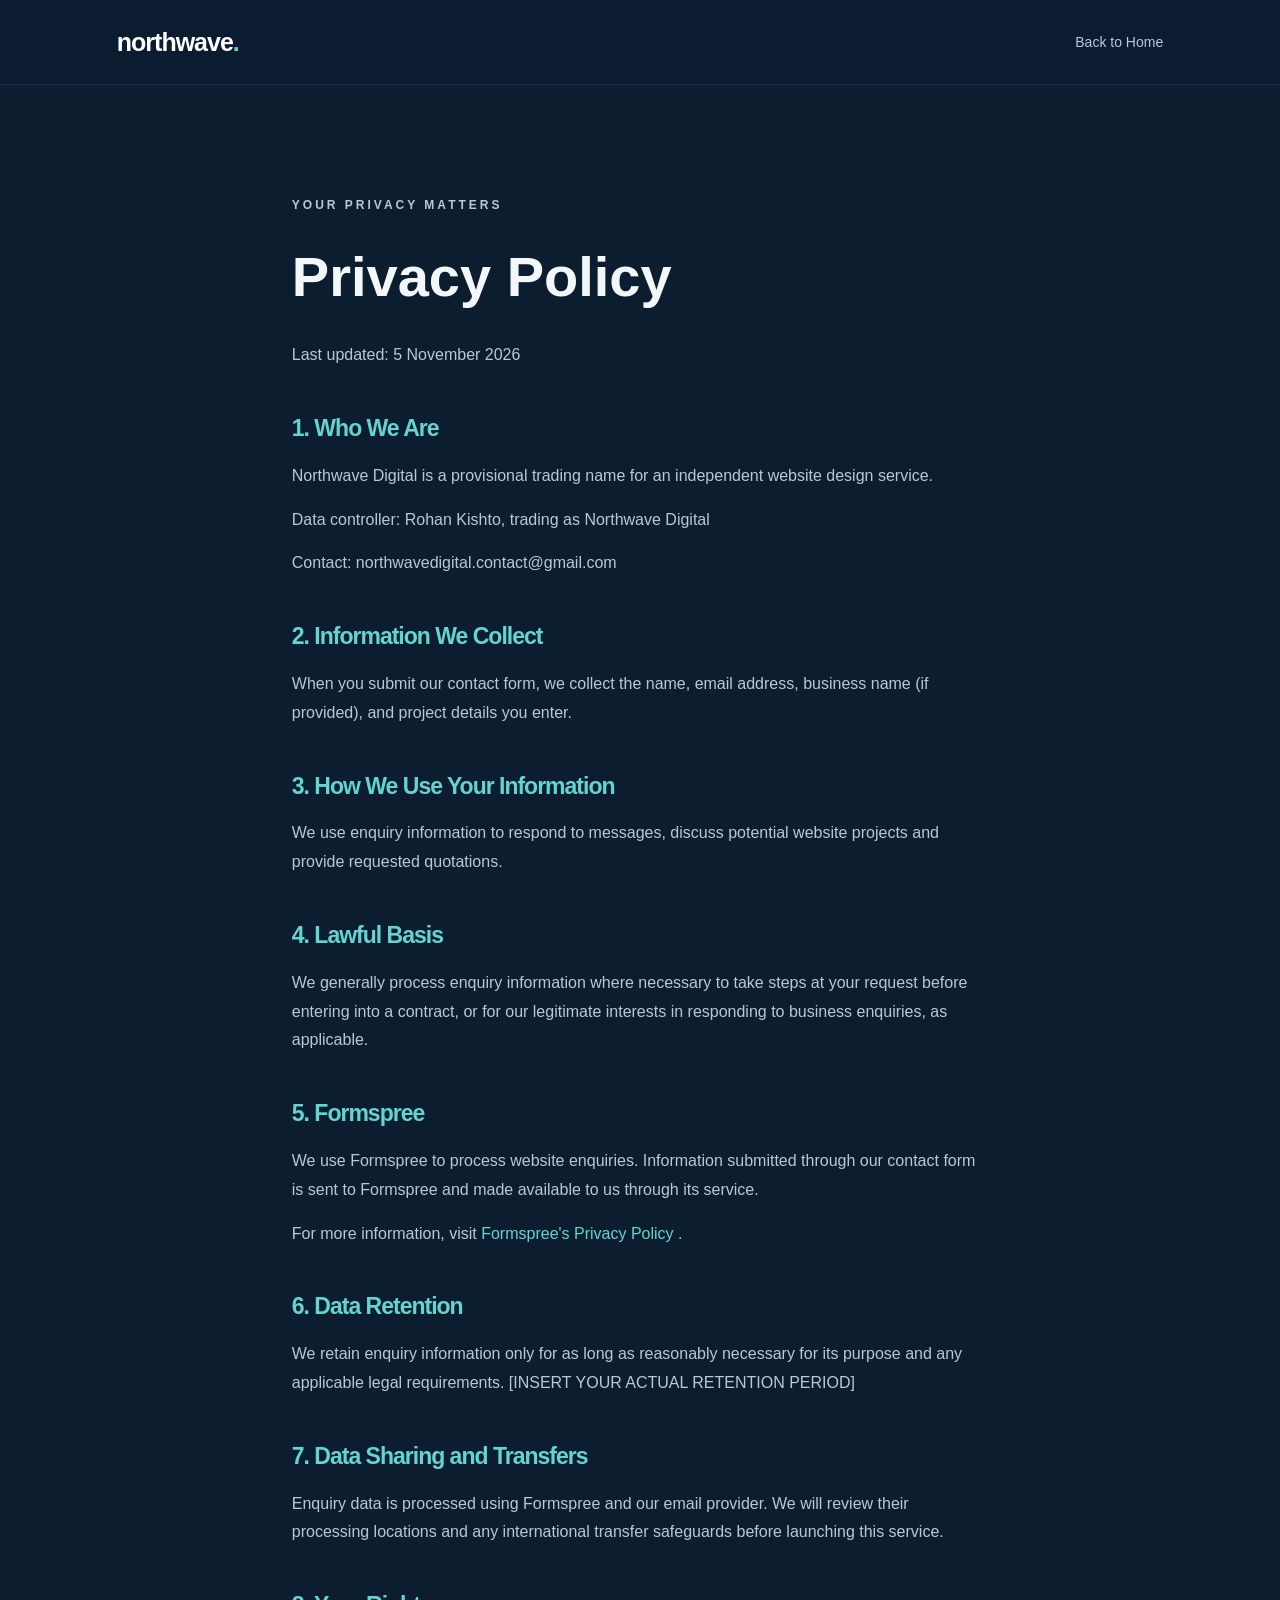
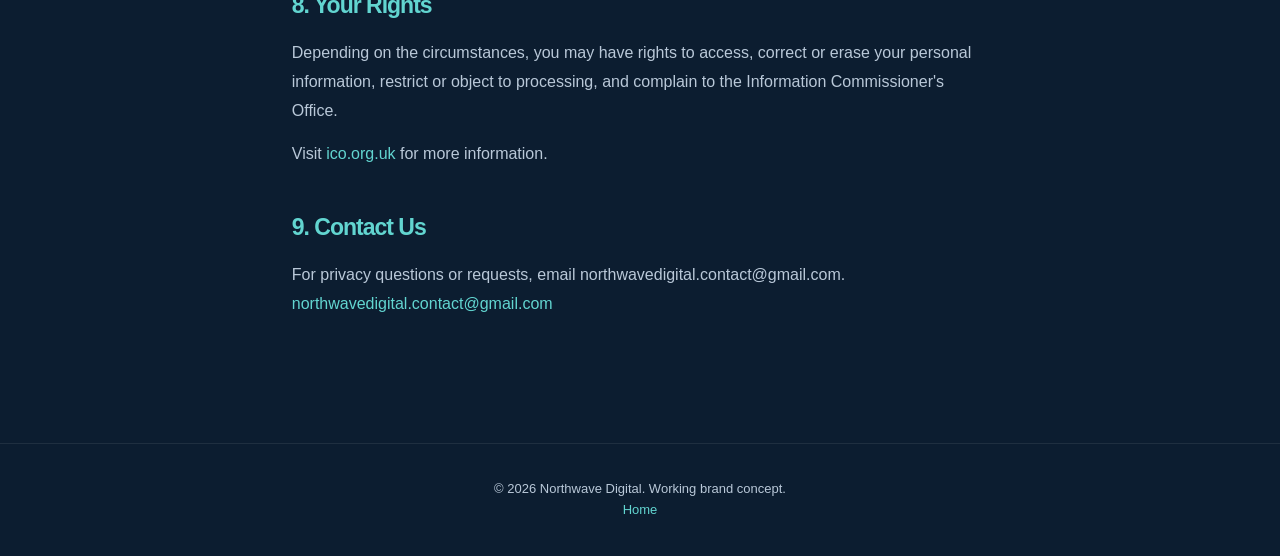
==== privacy.html @ a907b8aa "Initial Northwave Digital website" ====
<!DOCTYPE html>
<html lang="en">
<head>
  <meta charset="UTF-8">
  <meta name="viewport" content="width=device-width, initial-scale=1.0">
  <title>Privacy Policy | Northwave Digital</title>
  <link rel="stylesheet" href="style.css">
</head>

<body>
  <header class="site-header">
    <nav class="navbar">
      <a href="index.html" class="logo">
        northwave<span>.</span>
      </a>
      <div class="nav-links">
        <a href="index.html">Back to Home</a>
      </div>
    </nav>
  </header>

  <main class="section privacy-page">
    <p class="eyebrow">YOUR PRIVACY MATTERS</p>
    <h1>Privacy Policy</h1>

    <p>Last updated: 5 November 2026</p>

    <h2>1. Who We Are</h2>
    <p>
      Northwave Digital is a provisional trading
      name for an independent website design service.
    </p>
    <p>
      Data controller: Rohan Kishto, trading as Northwave Digital
    </p>
    <p>
      Contact: northwavedigital.contact@gmail.com
    </p>

    <h2>2. Information We Collect</h2>
    <p>
      When you submit our contact form, we collect
      the name, email address, business name
      (if provided), and project details you enter.
    </p>

    <h2>3. How We Use Your Information</h2>
    <p>
      We use enquiry information to respond to
      messages, discuss potential website projects
      and provide requested quotations.
    </p>

    <h2>4. Lawful Basis</h2>
    <p>
      We generally process enquiry information
      where necessary to take steps at your request
      before entering into a contract, or for our
      legitimate interests in responding to
      business enquiries, as applicable.
    </p>

    <h2>5. Formspree</h2>
    <p>
      We use Formspree to process website enquiries.
      Information submitted through our contact
      form is sent to Formspree and made available
      to us through its service.
    </p>
    <p>
      For more information, visit
      <a href="https://formspree.io/legal/privacy-policy/"
         target="_blank" rel="noopener noreferrer">
        Formspree's Privacy Policy
      </a>.
    </p>

    <h2>6. Data Retention</h2>
    <p>
      We retain enquiry information only for as
      long as reasonably necessary for its purpose
      and any applicable legal requirements.
      [INSERT YOUR ACTUAL RETENTION PERIOD]
    </p>

    <h2>7. Data Sharing and Transfers</h2>
    <p>
      Enquiry data is processed using Formspree
      and our email provider. We will review
      their processing locations and any
      international transfer safeguards before
      launching this service.
    </p>

    <h2>8. Your Rights</h2>
    <p>
      Depending on the circumstances, you may
      have rights to access, correct or erase
      your personal information, restrict or
      object to processing, and complain to
      the Information Commissioner's Office.
    </p>
    <p>
      Visit
      <a href="https://ico.org.uk/"
         target="_blank" rel="noopener noreferrer">
        ico.org.uk
      </a>
      for more information.
    </p>

    <h2>9. Contact Us</h2>
    <p>
      For privacy questions or requests, email
      northwavedigital.contact@gmail.com.
      <a href="mailto:northwavedigital.contact@gmail.com">
  northwavedigital.contact@gmail.com
</a>
    </p>
  </main>

  <footer>
    <p>&copy; 2026 Northwave Digital.
      Working brand concept.</p>
    <p><a href="index.html">Home</a></p>
  </footer>
</body>
</html>
---- style.css ----
/* NORTHWAVE DIGITAL — MAIN STYLES */

:root {
  --navy: #0c1d30;
  --navy-light: #142b40;
  --teal: #62d5d0;
  --white: #f4f7fa;
  --muted: #b9c8d8;
}

* {
  margin: 0;
  padding: 0;
  box-sizing: border-box;
}

html {
  scroll-behavior: smooth;
}

body {
  font-family: Arial, Helvetica, sans-serif;
  background: var(--navy);
  color: var(--white);
  line-height: 1.6;
}

/* NAVIGATION */

.site-header {
  position: sticky;
  top: 0;
  z-index: 100;
  background: rgba(12, 29, 48, 0.96);
  border-bottom: 1px solid rgba(255,255,255,0.08);
}

.navbar {
  max-width: 1200px;
  margin: auto;
  padding: 22px 6%;
  display: flex;
  justify-content: space-between;
  align-items: center;
}

.logo {
  font-size: 25px;
  font-weight: 800;
  color: white;
  text-decoration: none;
  letter-spacing: -1px;
}

.logo span {
  color: var(--teal);
}

.nav-links {
  display: flex;
  gap: 30px;
}

.nav-links a {
  color: var(--muted);
  text-decoration: none;
  font-size: 14px;
  transition: color 0.3s;
}

.nav-links a:hover {
  color: var(--teal);
}

/* HERO SECTION */

.hero {
  min-height: 85vh;
  display: flex;
  align-items: center;
  justify-content: center;
  padding: 100px 6%;
  text-align: center;
  background: radial-gradient(
    circle at 50% 30%,
    #193e50 0%,
    var(--navy) 65%
  );
}

.hero-content {
  max-width: 900px;
  animation: fadeUp 1s ease both;
}

.eyebrow {
  color: var(--teal);
  font-size: 12px;
  font-weight: bold;
  letter-spacing: 3px;
  margin-bottom: 25px;
}

.hero h1 {
  font-size: clamp(38px, 6vw, 76px);
  line-height: 1.12;
  letter-spacing: -2px;
  margin-bottom: 30px;
}

.hero h1 span {
  color: var(--teal);
}

.hero-description {
  max-width: 620px;
  margin: 0 auto 35px;
  font-size: 17px;
  color: var(--muted);
}

.btn-primary {
  display: inline-block;
  padding: 15px 30px;
  background: var(--teal);
  color: var(--navy);
  font-weight: bold;
  text-decoration: none;
  border-radius: 6px;
  transition: transform 0.3s, box-shadow 0.3s;
}

.btn-primary:hover {
  transform: translateY(-3px);
  box-shadow: 0 10px 30px rgba(98,213,208,0.2);
}

/* GENERAL SECTIONS */

.section {
  max-width: 1200px;
  margin: auto;
  padding: 110px 6%;
  scroll-margin-top: 80px;
}

.section h2 {
  font-size: clamp(30px, 4vw, 46px);
  letter-spacing: -1px;
  margin-bottom: 12px;
}

.section > p {
  color: var(--muted);
  margin-bottom: 35px;
}

/* SERVICES */

.service-grid {
  display: grid;
  grid-template-columns: repeat(2, 1fr);
  gap: 25px;
}

.service-card,
.project-card {
  background: var(--navy-light);
  border: 1px solid rgba(255,255,255,0.08);
  border-radius: 12px;
  padding: 35px;
  transition: transform 0.3s, border-color 0.3s;
}

.service-card:hover,
.project-card:hover {
  transform: translateY(-5px);
  border-color: var(--teal);
}

.service-card h3,
.project-card h3 {
  font-size: 23px;
  margin-bottom: 12px;
}

.service-card p,
.project-card p {
  color: var(--muted);
}

/* PORTFOLIO */

.project-card {
  max-width: 650px;
}

.project-tag {
  display: inline-block;
  margin-top: 20px;
  padding: 6px 12px;
  color: var(--teal);
  background: rgba(98,213,208,0.1);
  border-radius: 4px;
  font-size: 12px;
}

/* CONTACT */

.contact-note {
  color: var(--teal) !important;
}

/* FOOTER */

footer {
  padding: 35px 6%;
  text-align: center;
  color: var(--muted);
  font-size: 13px;
  border-top: 1px solid rgba(255,255,255,0.08);
}

/* ANIMATIONS */

@keyframes fadeUp {
  from {
    opacity: 0;
    transform: translateY(25px);
  }

  to {
    opacity: 1;
    transform: translateY(0);
  }
}

/* MOBILE RESPONSIVENESS */

@media (max-width: 768px) {
  .navbar {
    flex-direction: column;
    gap: 15px;
  }

  .nav-links {
    gap: 15px;
    flex-wrap: wrap;
    justify-content: center;
  }

  .hero {
    min-height: 75vh;
    padding: 80px 6%;
  }

  .hero h1 {
    letter-spacing: -1px;
  }

  .service-grid {
    grid-template-columns: 1fr;
  }

  .section {
    padding: 75px 6%;
  }
}

@media (prefers-reduced-motion: reduce) {
  html {
    scroll-behavior: auto;
  }

  .hero-content {
    animation: none;
  }

  .btn-primary,
  .service-card,
  .project-card {
    transition: none;
  }
}

/* PORTFOLIO SHOWCASE */

.portfolio-grid {
  display: grid;
  grid-template-columns: 1fr;
  gap: 30px;
}

.portfolio-card {
  background: var(--navy-light);
  border: 1px solid rgba(255,255,255,0.08);
  border-radius: 16px;
  overflow: hidden;
  max-width: 850px;
  transition: transform 0.3s, border-color 0.3s;
}

.portfolio-card:hover {
  transform: translateY(-5px);
  border-color: var(--teal);
}

.portfolio-image {
  width: 100%;
  height: 350px;
  overflow: hidden;
  background: #20394b;
}

.portfolio-image img {
  width: 100%;
  height: 100%;
  object-fit: cover;
  object-position: top;
  transition: transform 0.5s ease;
}

.portfolio-card:hover .portfolio-image img {
  transform: scale(1.04);
}

.portfolio-content {
  padding: 35px;
}

.portfolio-content h3 {
  font-size: 28px;
  margin: 18px 0 12px;
}

.portfolio-content p {
  color: var(--muted);
  max-width: 600px;
  margin-bottom: 25px;
}

.portfolio-link {
  color: var(--teal);
  text-decoration: none;
  font-weight: bold;
  transition: opacity 0.3s;
}

.portfolio-link:hover {
  opacity: 0.75;
}

@media (max-width: 768px) {
  .portfolio-image {
    height: 230px;
  }

  .portfolio-content {
    padding: 25px;
  }
}

@media (prefers-reduced-motion: reduce) {
  .portfolio-card,
  .portfolio-image img,
  .portfolio-link {
    transition: none;
  }
}

/* PRICING SECTION */

.pricing-section {
  text-align: center;
}

.pricing-card {
  max-width: 570px;
  margin: 0 auto;
  padding: 45px;
  background: var(--navy-light);
  border: 1px solid rgba(98,213,208,0.3);
  border-radius: 16px;
  text-align: left;
}

.pricing-label {
  color: var(--teal);
  font-size: 12px;
  font-weight: bold;
  letter-spacing: 2px;
}

.pricing-card h3 {
  font-size: 28px;
  margin: 18px 0;
}

.price {
  font-size: 52px;
  font-weight: 800;
  letter-spacing: -2px;
  color: var(--white);
}

.price span {
  font-size: 15px;
  font-weight: normal;
  color: var(--muted);
  letter-spacing: 0;
}

.pricing-description {
  color: var(--muted);
  margin: 12px 0 25px;
}

.pricing-features {
  list-style: none;
  margin-bottom: 35px;
}

.pricing-features li {
  padding: 11px 0;
  border-bottom: 1px solid rgba(255,255,255,0.07);
}

.pricing-features li::before {
  content: "✓";
  color: var(--teal);
  font-weight: bold;
  margin-right: 12px;
}

.pricing-note {
  margin-top: 25px;
  color: var(--muted);
  font-size: 12px;
  line-height: 1.7;
}

@media (max-width: 768px) {
  .pricing-card {
    padding: 28px 22px;
  }

  .price {
    font-size: 44px;
  }
}

/* CONTACT SECTION */

.contact-section {
  max-width: 1000px;
}

.contact-header {
  text-align: center;
  margin-bottom: 45px;
}

.contact-label {
  color: var(--teal);
  font-size: 12px;
  font-weight: bold;
  letter-spacing: 2px;
}

.contact-header h2 {
  margin: 18px 0;
}

.contact-header p {
  color: var(--muted);
  max-width: 550px;
  margin: auto;
}

.contact-container {
  max-width: 650px;
  margin: auto;
  padding: 40px;
  background: var(--navy-light);
  border: 1px solid rgba(255,255,255,0.08);
  border-radius: 16px;
}

.form-group {
  margin-bottom: 25px;
}

.form-group label {
  display: block;
  margin-bottom: 10px;
  font-size: 14px;
  font-weight: bold;
}

.form-group input,
.form-group textarea {
  width: 100%;
  padding: 15px;
  background: var(--navy);
  border: 1px solid rgba(255,255,255,0.15);
  border-radius: 6px;
  color: var(--white);
  font-family: inherit;
  font-size: 15px;
  transition: border-color 0.3s;
}

.form-group input:focus,
.form-group textarea:focus {
  outline: 2px solid var(--teal);
  outline-offset: 2px;
  border-color: var(--teal);
}

.form-group input::placeholder,
.form-group textarea::placeholder {
  color: #aebdca;
}

.form-group textarea {
  resize: vertical;
}

.contact-container button {
  border: none;
  cursor: pointer;
  font-size: 15px;
  font-family: inherit;
}

.form-note {
  margin-top: 20px;
  color: var(--muted);
  font-size: 12px;
}

@media (max-width: 768px) {
  .contact-container {
    padding: 25px;
  }
}

/* PRIVACY POLICY PAGE */

.privacy-page {
  max-width: 850px;
}

.privacy-page h1 {
  font-size: clamp(36px, 5vw, 56px);
  margin-bottom: 20px;
}

.privacy-page h2 {
  font-size: 23px;
  margin-top: 40px;
  margin-bottom: 15px;
  color: var(--teal);
}

.privacy-page p {
  color: var(--muted);
  line-height: 1.8;
  margin-bottom: 15px;
}

.privacy-page a,
footer a {
  color: var(--teal);
  text-decoration: none;
}

.privacy-page a:hover,
footer a:hover {
  text-decoration: underline;
}
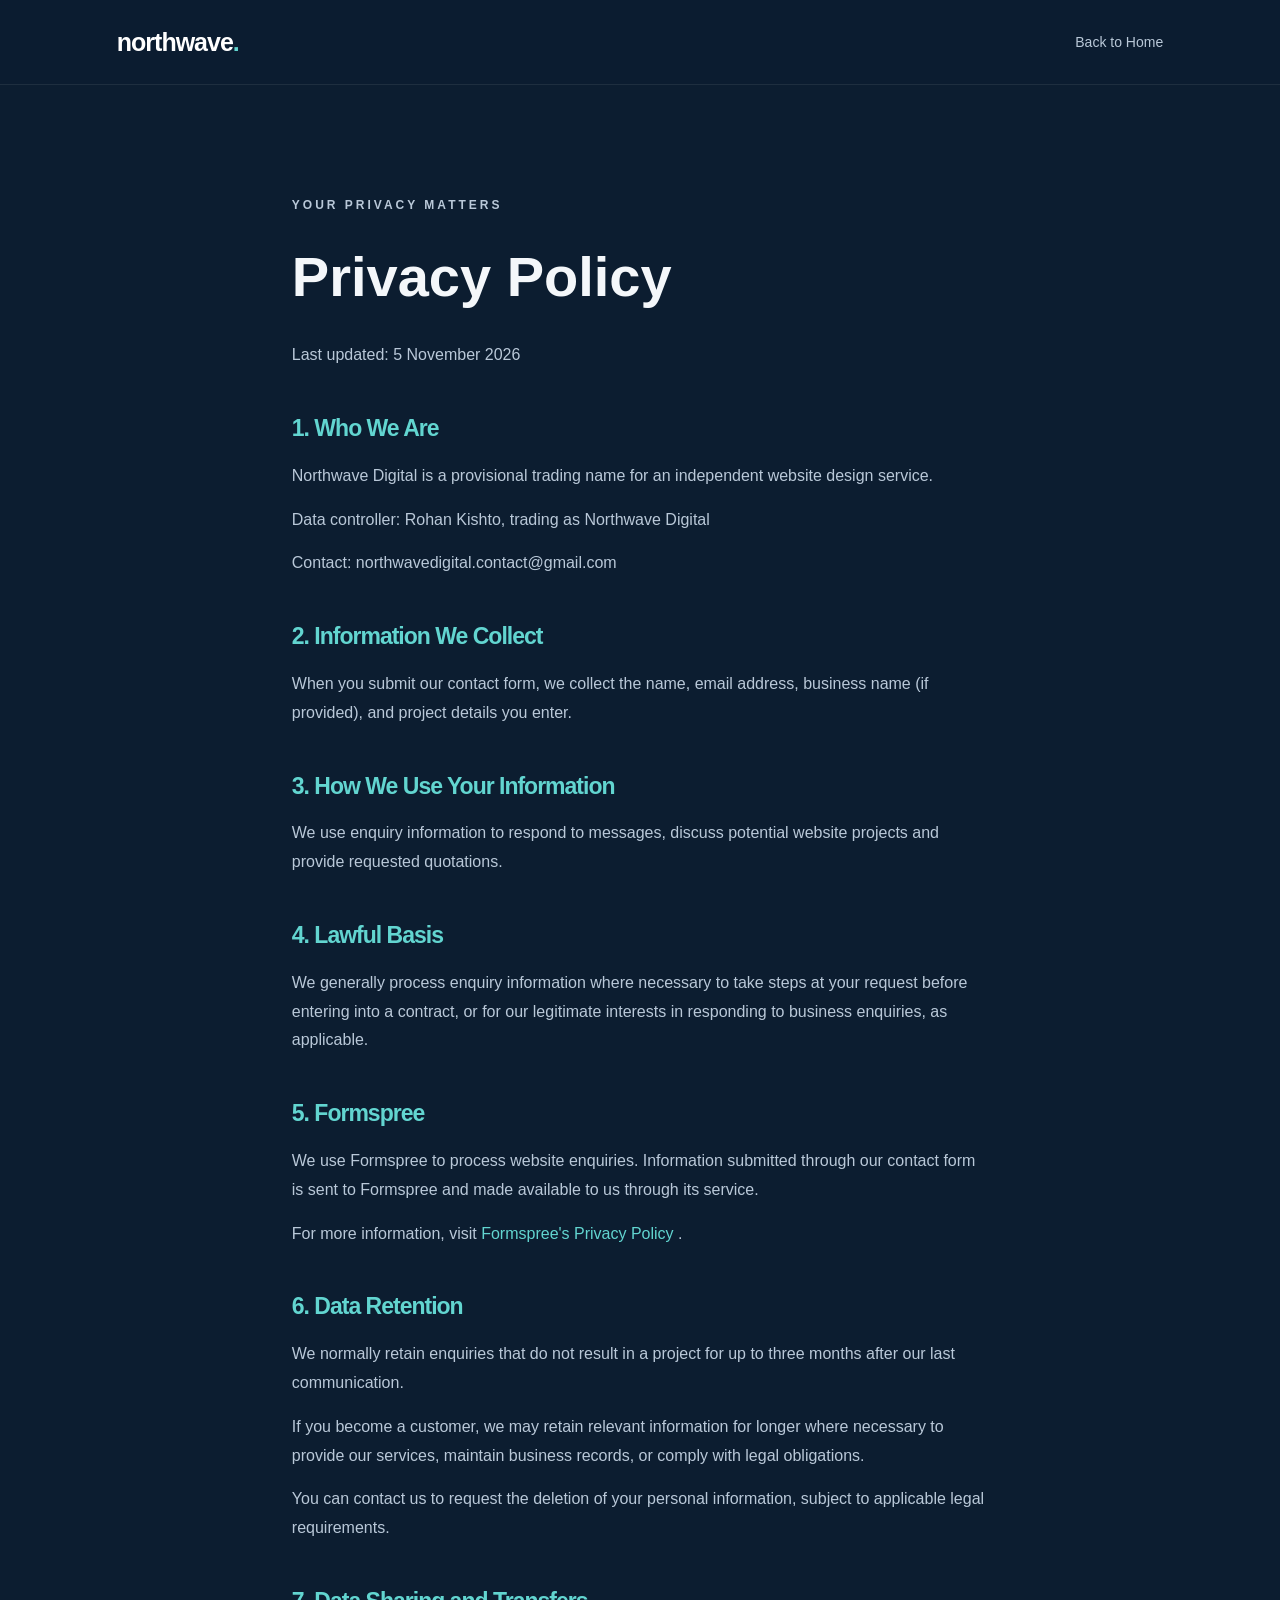
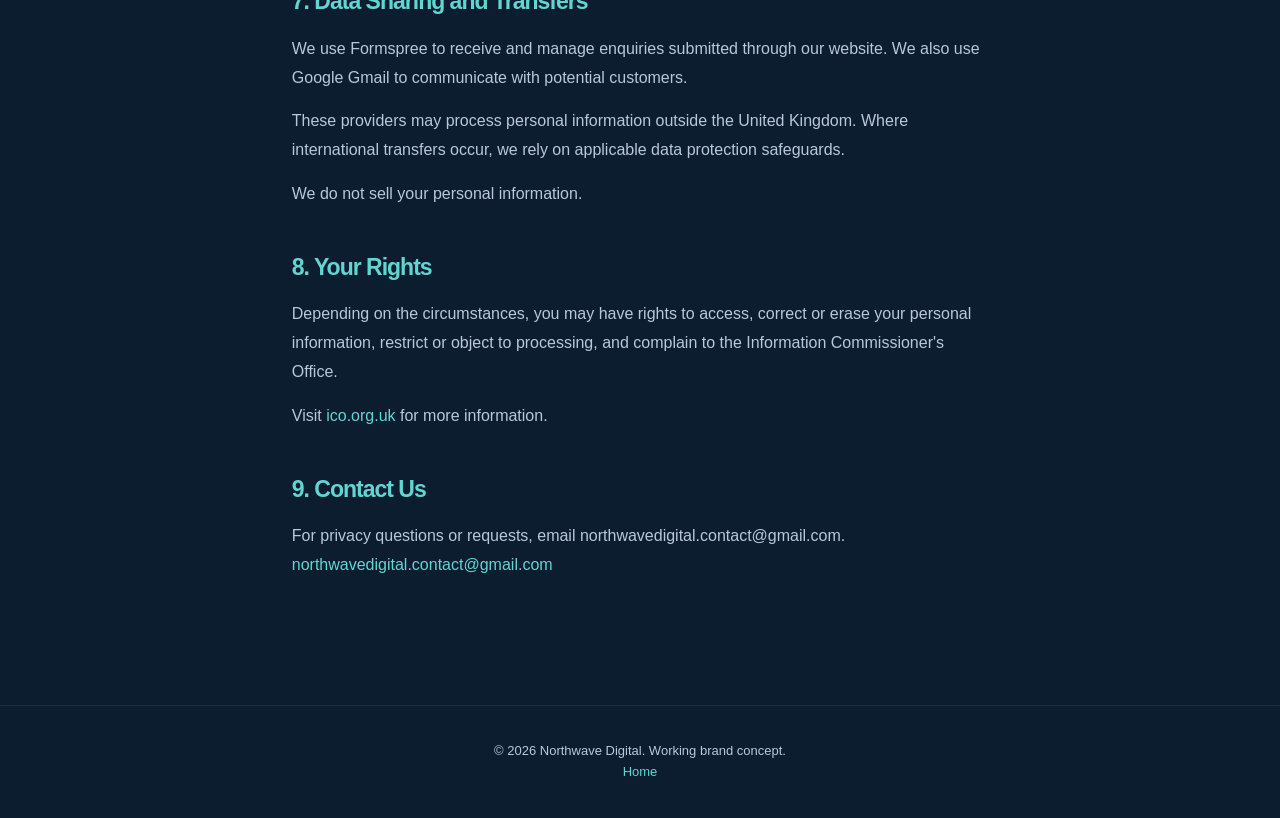
==== commit 6ae9fca0: "Update Northwave Digital privacy policy" ====
--- a/privacy.html
+++ b/privacy.html
@@ -77,21 +77,50 @@
     </p>
 
     <h2>6. Data Retention</h2>
+
     <p>
-      We retain enquiry information only for as
-      long as reasonably necessary for its purpose
-      and any applicable legal requirements.
-      [INSERT YOUR ACTUAL RETENTION PERIOD]
-    </p>
+        We normally retain enquiries that do not
+    result in a project for up to three months
+    after our last communication.
+</p>
 
-    <h2>7. Data Sharing and Transfers</h2>
-    <p>
-      Enquiry data is processed using Formspree
-      and our email provider. We will review
-      their processing locations and any
-      international transfer safeguards before
-      launching this service.
-    </p>
+<p>
+  If you become a customer, we may retain
+  relevant information for longer where
+  necessary to provide our services,
+  maintain business records, or comply
+  with legal obligations.
+</p>
+
+<p>
+  You can contact us to request the deletion
+  of your personal information, subject to
+  applicable legal requirements.
+</p>
+
+
+    
+<h2>7. Data Sharing and Transfers</h2>
+
+<p>
+  We use Formspree to receive and manage
+  enquiries submitted through our website.
+  We also use Google Gmail to communicate
+  with potential customers.
+</p>
+
+<p>
+  These providers may process personal
+  information outside the United Kingdom.
+  Where international transfers occur,
+  we rely on applicable data protection
+  safeguards.
+</p>
+
+<p>
+  We do not sell your personal information.
+</p>
+
 
     <h2>8. Your Rights</h2>
     <p>
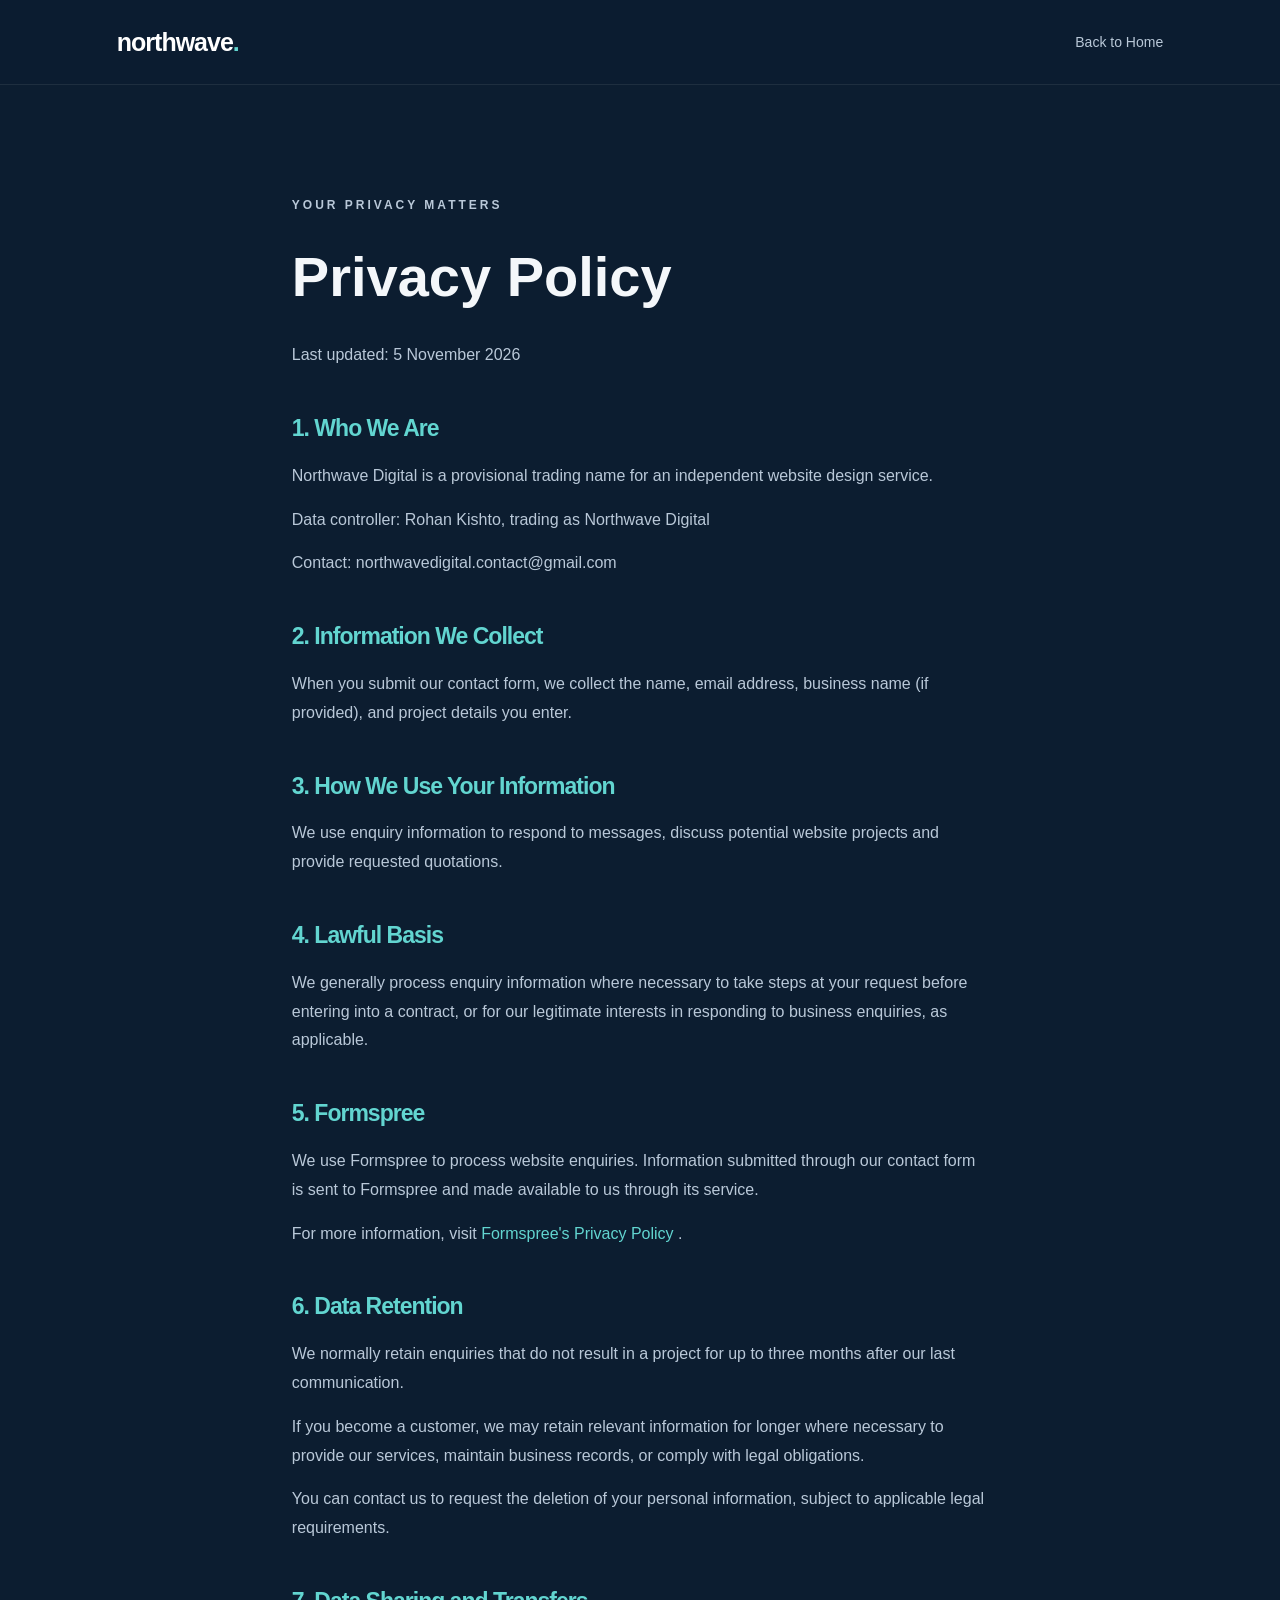
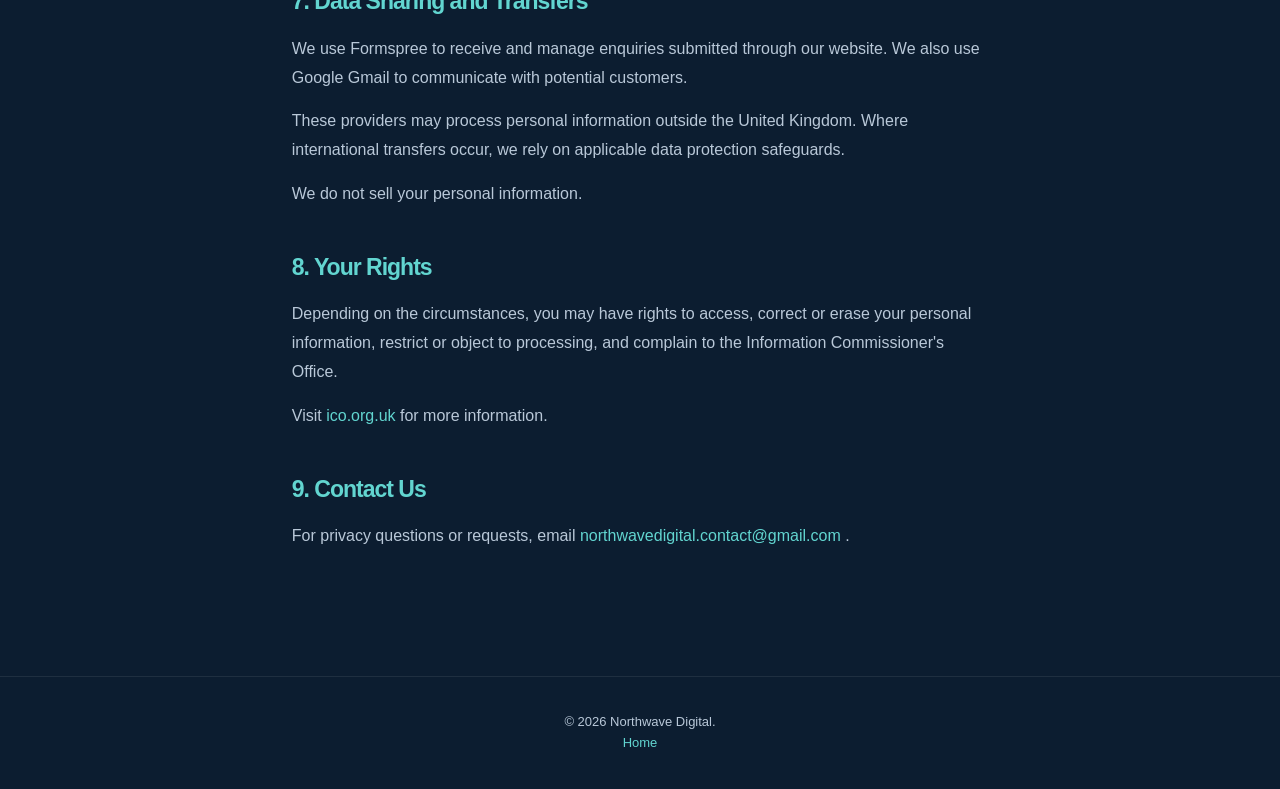
==== commit 06d4478d: "Final privacy policy updates" ====
--- a/privacy.html
+++ b/privacy.html
@@ -139,20 +139,20 @@
       for more information.
     </p>
 
-    <h2>9. Contact Us</h2>
-    <p>
-      For privacy questions or requests, email
-      northwavedigital.contact@gmail.com.
-      <a href="mailto:northwavedigital.contact@gmail.com">
-  northwavedigital.contact@gmail.com
-</a>
-    </p>
+    
+<h2>9. Contact Us</h2>
+<p>
+  For privacy questions or requests, email
+  <a href="mailto:northwavedigital.contact@gmail.com">
+    northwavedigital.contact@gmail.com
+  </a>.
+</p>
   </main>
+  
+<footer>
+  <p>&copy; 2026 Northwave Digital.</p>
+  <p><a href="index.html">Home</a></p>
+</footer>
 
-  <footer>
-    <p>&copy; 2026 Northwave Digital.
-      Working brand concept.</p>
-    <p><a href="index.html">Home</a></p>
-  </footer>
 </body>
 </html>
